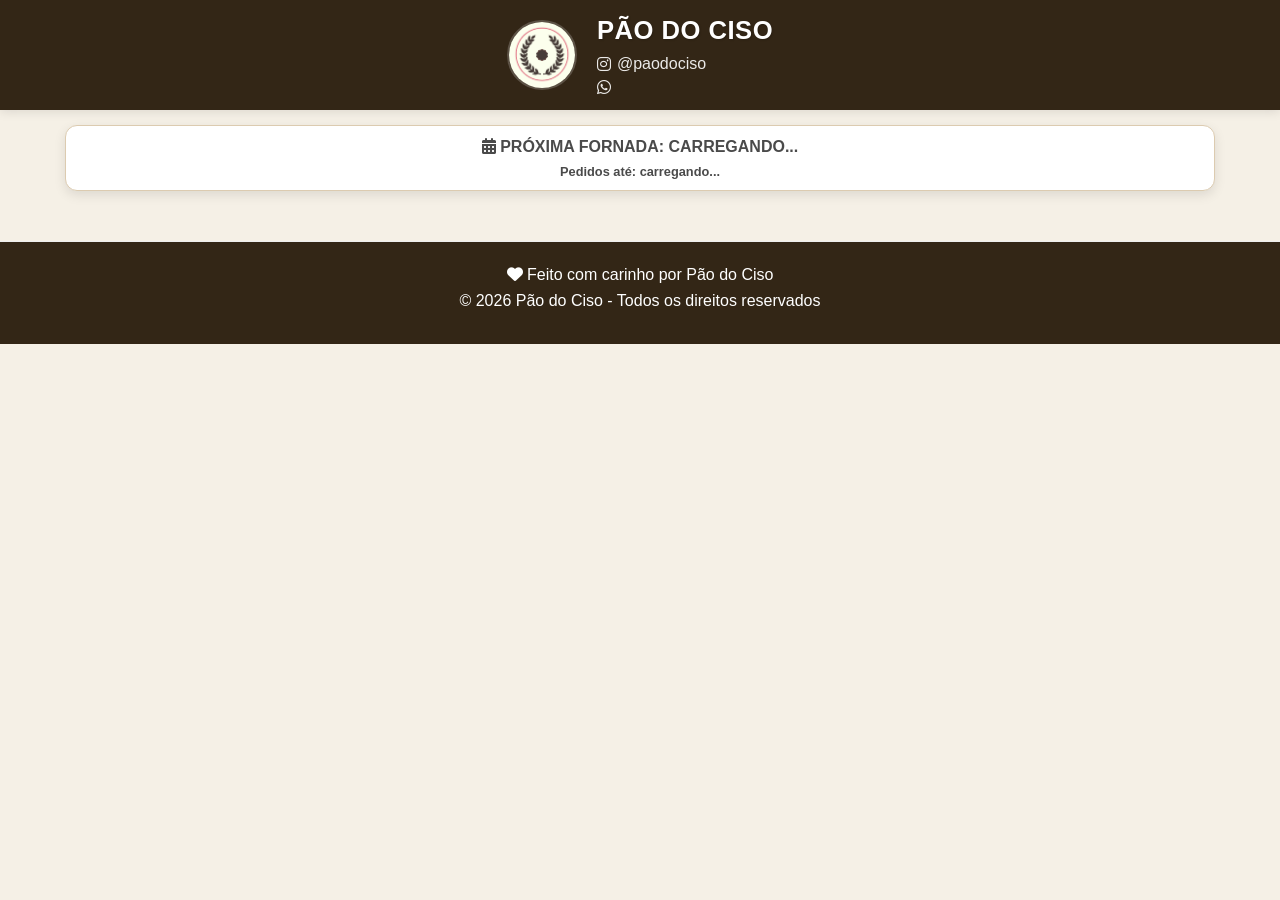
==== index.html @ 682090ea "1º carga" ====
<!DOCTYPE html>
<html lang="pt-br">
<head>
    <meta charset="UTF-8">
    <!-- Google tag (gtag.js) -->
    <script async src="https://www.googletagmanager.com/gtag/js?id=G-MT57NGKSM8"></script>
        <script>
        window.dataLayer = window.dataLayer || [];
        function gtag(){dataLayer.push(arguments);}
        gtag('js', new Date());

        gtag('config', 'G-MT57NGKSM8');
    </script>
    <meta name="viewport" content="width=device-width, initial-scale=1.0">
    <title>Pão do Ciso - Cardápio Digital</title>
    
    <!-- Estilos -->
    <link rel="stylesheet" href="css/01.default/style.css">
    <link rel="stylesheet" href="https://cdnjs.cloudflare.com/ajax/libs/font-awesome/6.0.0/css/all.min.css">

    <!-- Favicon de teste -->
    <link rel="icon" type="image/png" href="img/logo-paodociso.png">
        
    <!-- Meta Tags para SEO e Redes Sociais -->
    <meta name="description" content="Pães artesanais de fermentação natural, antepastos e produtos selecionados. Faça seu pedido para a próxima fornada do Pão do Ciso.">

    <meta property="og:type" content="website">
    <meta property="og:url" content="https://paodociso.github.io/lojinha/">
    <meta property="og:title" content="Pão do Ciso | Pães Artesanais">
    <meta property="og:description" content="Pães de fermentação natural e antepastos artesanais. Faça seu pedido para a próxima fornada!">
    <meta property="og:image" content="https://paodociso.github.io/lojinha/img/logo1200x630.png">
    <meta property="og:image:width" content="1200">
    <meta property="og:image:height" content="630">

    <meta property="twitter:card" content="summary_large_image">
    <meta property="twitter:url" content="https://paodociso.github.io/lojinha/">
    <meta property="twitter:title" content="Pão do Ciso | Pães Artesanais">
    <meta property="twitter:description" content="Pães de fermentação natural e antepastos artesanais.">
    <meta property="twitter:image" content="https://paodociso.github.io/lojinha/img/logo1200x630.png">

    <link rel="manifest" href="manifest.json">
    <meta name="theme-color" content="#2d3a27">

    <!-- OneSignal Push Notifications -->
    <script src="https://cdn.onesignal.com/sdks/web/v16/OneSignalSDK.page.js" defer></script>
    <script>
        window.OneSignalDeferred = window.OneSignalDeferred || [];
        OneSignalDeferred.push(async function(OneSignal) {
            await OneSignal.init({
                appId: "a6e252da-0dc0-494d-baa6-a79812543154",
                notifyButton: { enable: false },
                allowLocalhostAsSecureOrigin: true,
            });
        });
    </script>

    <script>
        if ('serviceWorker' in navigator) {
            window.addEventListener('load', () => {
                // Usando './' para garantir que ele busque na pasta do projeto no GitHub Pages
                navigator.serviceWorker.register('./sw.js')
                    .then(reg => console.log('Service Worker registrado com sucesso!', reg))
                    .catch(err => console.error('Falha ao registrar Service Worker:', err));
            });
        }
    </script>


</head>
<body>

    <!-- ===================== BANNER DE INSTALAÇÃO PWA ===================== -->
    <div id="banner-instalar-app" style="display:none; position:fixed; bottom:0; left:0; right:0; z-index:9999;
         background:#2d3a27; color:#fdf5e6; padding:14px 20px;
         box-shadow:0 -4px 20px rgba(0,0,0,0.3); align-items:center; gap:12px;">
        <img src="img/logo192x192.png" alt="Pao do Ciso" style="width:44px; height:44px; border-radius:10px; flex-shrink:0;">
        <div style="flex:1; min-width:0;">
            <div style="font-weight:bold; font-size:0.95rem;">Instalar Pao do Ciso</div>
            <div id="banner-instalar-subtexto" style="font-size:0.78rem; opacity:0.8; margin-top:2px;"></div>
        </div>
        <button id="btn-instalar-app" style="background:#fdf5e6; color:#2d3a27; border:none; border-radius:8px;
                padding:8px 16px; font-weight:bold; cursor:pointer; font-size:0.9rem; flex-shrink:0; display:none;">
            Instalar
        </button>
        <button onclick="document.getElementById('banner-instalar-app').style.display='none'; localStorage.setItem('pwa-banner-dispensado','1');"
                style="background:none; border:none; color:#fdf5e6; opacity:0.6; cursor:pointer; font-size:1.2rem; padding:4px; flex-shrink:0;">
            x
        </button>
    </div>


    <!-- ===================== BANNER DE NOTIFICAÇÕES ===================== -->
    <div id="banner-notificacoes" style="display:none; position:fixed; bottom:0; left:0; right:0; z-index:9998;
         background:#4a5d42; color:#fdf5e6; padding:14px 20px;
         box-shadow:0 -4px 20px rgba(0,0,0,0.3); align-items:center; gap:12px;">
        <img src="img/logo192x192.png" alt="Pao do Ciso" style="width:44px; height:44px; border-radius:10px; flex-shrink:0;">
        <div style="flex:1; min-width:0;">
            <div style="font-weight:bold; font-size:0.95rem;">🔔 Ativar notificações</div>
            <div style="font-size:0.78rem; opacity:0.8; margin-top:2px;">Avise-me quando houver nova fornada disponível.</div>
        </div>
        <button id="btn-ativar-notificacoes" style="background:#fdf5e6; color:#2d3a27; border:none; border-radius:8px;
                padding:8px 16px; font-weight:bold; cursor:pointer; font-size:0.9rem; flex-shrink:0;">
            Ativar
        </button>
        <button onclick="document.getElementById('banner-notificacoes').style.display='none'; localStorage.setItem('notif-banner-dispensado','1');"
                style="background:none; border:none; color:#fdf5e6; opacity:0.6; cursor:pointer; font-size:1.2rem; padding:4px; flex-shrink:0;">
            x
        </button>
    </div>

    <!-- ===================== CABECALHO PRINCIPAL ===================== -->
    <header class="cabecalho-principal">
        <div class="cabecalho-container">
            
        <img src="img/logo-paodociso.png" alt="Pão do Ciso" style="width:70px;height:70px;border-radius:50%;object-fit:cover;border:2px solid rgba(255,255,255,0.2);">
            
            <div class="cabecalho-info">
                <h1 class="titulo-cabecalho">Pão do Ciso</h1>
                
                <div class="contatos-cabecalho">
                    <a href="https://instagram.com/paodociso" target="_blank" class="link-contato">
                        <i class="fab fa-instagram"></i> @paodociso
                    </a>
                    <a id="link-whatsapp-contato" href="#" target="_blank" class="link-contato">
                        <i class="fab fa-whatsapp"></i> <span id="texto-whatsapp-contato"></span>
                    </a>
                </div>
            </div>
        </div>
    </header>

    <!-- ===================== BANNER DE FORNADA ===================== -->
    <div class="container">
        <div class="banner-fornada" onclick="abrirModal('modal-informacoes-fornada')">
            <div class="fornada-conteudo">
                <h2 id="texto-data-fornada" class="fornada-titulo">
                    <i class="fas fa-calendar-alt"></i> PRÓXIMA FORNADA: CARREGANDO...
                </h2>
                <p id="texto-limite-pedido" class="fornada-subtitulo">
                    Pedidos até: carregando...
                </p>
            </div>
        </div>
    </div>

    <!-- ===================== ÁREA PRINCIPAL DE PRODUTOS ===================== -->
    <main id="container-aplicativo" class="container">
        <!-- Os produtos serão carregados dinamicamente pelo JavaScript -->
    </main>

    <!-- ===================== BARRA FIXA DO CARRINHO ===================== -->
    <div id="barra-carrinho" class="barra-carrinho-fixa" onclick="abrirModalCarrinho()">
        <div class="barra-esquerda">
            <span class="quantidade-carrinho" id="resumo-quantidade-carrinho">0 itens</span>
            <span class="valor-carrinho" id="resumo-total-carrinho">R$ 0,00</span>
        </div>
        <div class="barra-direita">
            CARRINHO DE COMPRAS <i class="fas fa-shopping-basket"></i>
        </div>
    </div>

    <!-- ===================== OVERLAY PARA MODAIS ===================== -->
    <div id="overlay-modal" class="overlay-modal" onclick="fecharTodosModais()"></div>

    <!-- ===================== MODAL 7: CONTINUAR COMPRA ===================== -->
    <div id="modal-recuperar-carrinho" class="modal">
        <div class="conteudo-modal" style="text-align: center; padding: 30px 25px;">
            <div style="background: #f0f8f0; border-radius: 50%; width: 80px; height: 80px; display: flex; align-items: center; justify-content: center; margin: 0 auto 20px; border: 3px solid var(--verde-militar);">
                <i class="fas fa-shopping-basket" style="font-size: 2.5rem; color: var(--verde-militar);"></i>
            </div>
            
            <h3 class="titulo-modal" style="color: var(--marrom-cafe); margin-bottom: 15px;">
                CONTINUAR COMPRA ANTERIOR?
            </h3>
            
            <div class="texto-modal" style="margin: 20px 0; background: #f9f9f9; padding: 15px; border-radius: 10px; border: 1px solid #eee;">
                <p style="font-size: 1.1rem; margin-bottom: 10px;">
                    <i class="fas fa-exclamation-circle" style="color: var(--verde-militar); margin-right: 8px;"></i>
                    <strong style="color: var(--verde-militar);" id="quantidade-itens-recuperados">0</strong> 
                    <span style="color: var(--cinza-escuro);">itens no seu carrinho</span>
                </p>
                <p style="color: var(--cinza-escuro); font-size: 0.9rem; line-height: 1.4;">
                    O que você quer fazer com esses itens?
                </p>
            </div>
            
            <div class="botoes-recuperacao">
                <button id="botao-manter-carrinho" 
                        class="botao-acao"  
                        style="background: var(--verde-militar); color: white; border: none; padding: 16px; border-radius: 10px; font-weight: 700; font-size: 0.95rem; cursor: pointer; display: flex; align-items: center; justify-content: center; gap: 10px; width: 100%;"
                        onclick="fecharModal('modal-recuperar-carrinho'); mostrarNotificacao('Carrinho mantido! Continue sua compra.');">
                    <i class="fas fa-check-circle"></i> 
                    <span>MANTER ITENS<br><small style="font-size: 0.7rem; opacity: 0.9;">(Continuar comprando)</small></span>
                </button>
                
                <button id="botao-limpar-carrinho" 
                        class="botao-acao"
                        style="background: #f8f8f8; color: var(--cinza-escuro); border: 2px solid #ddd; padding: 16px; border-radius: 10px; font-weight: 700; font-size: 0.95rem; cursor: pointer; display: flex; align-items: center; justify-content: center; gap: 10px; width: 100%;"
                        onclick="limparCarrinhoRecuperado()">
                    <i class="fas fa-trash-alt"></i> 
                    <span>LIMPAR TUDO<br><small style="font-size: 0.7rem; opacity: 0.9;">(Começar do zero)</small></span>
                </button>
            </div>
            
            <p style="font-size: 0.75rem; color: #888; margin-top: 25px; line-height: 1.4;">
                <i class="fas fa-info-circle" style="margin-right: 5px;"></i>
                Você pode remover itens um por um depois, se preferir.
            </p>
        </div>
    </div>

    <!-- ===================== MODAL 1: INFORMAÇÕES DA FORNADA ===================== -->
    <div id="modal-informacoes-fornada" class="modal">
        <button class="botao-fechar-modal" onclick="fecharModal('modal-informacoes-fornada')">&times;</button>
        
        <div class="conteudo-modal-fornada">
            <div class="topo-informacao-fornada" style="text-align: center; margin-bottom: 15px;">
                <i class="fas fa-info-circle" style="font-size: 3rem; color: var(--verde-militar);"></i>
            </div>

            <h3 class="titulo-modal" style="text-align: center; margin-bottom: 20px; color: var(--marrom-cafe);">Informações Importantes</h3>

            <div class="destaque-fornada">
                <div class="bloco-data">
                    <span class="label-fornada">PRÓXIMA FORNADA</span>
                    <span id="data-fornada-info" class="valor-fornada">Carregando...</span>
                </div>
                
                <div class="bloco-data">
                    <span class="label-fornada">PRAZO LIMITE</span>
                    <span id="limite-fornada-info" class="valor-fornada">Carregando...</span>
                </div>
            </div>

            <div class="lista-dicas-fornada">
                <div class="dica-fornada">
                    <i class="fa-solid fa-hands"></i>
                    <p><strong>Produção Artesanal:</strong> Nossos pães são feitos com fermentação natural (Levain).</p>
                </div>
                
                <div class="dica-fornada">
                    <i class="fa-solid fa-seedling"></i>
                    <p><strong>Frescor Garantido:</strong> Tudo é assado na manhã do dia da entrega.</p>
                </div>
                
                <div class="dica-fornada">
                    <i class="fas fa-exclamation-triangle"></i>
                    <p><strong>Pedidos Limitados:</strong> Trabalhamos sob demanda com capacidade controlada.</p>
                </div>
            </div>

            <button class="botao-acao botao-verde-militar" onclick="fecharModal('modal-informacoes-fornada')">
                ENTENDI
            </button>
        </div>
    </div>   

    <!-- ===================== MODAL 2: DETALHES DO PRODUTO ===================== -->
        <div id="modal-produto" class="modal">

        <!-- ZONA FIXA: nome + botão fechar (injetados pelo JS em produto-modal.js) -->
        <div id="cabecalho-modal-produto" class="cabecalho-modal-produto">
            <!-- Imagem, nome e descrição serão injetados aqui pelo produto-modal.js -->
        </div>

        <!-- ZONA ROLÁVEL: opcionais, quantidade, subtotal (injetados pelo JS) -->
        <div id="corpo-modal-produto" class="corpo-modal-produto-scroll">
            <!-- Opcionais e controles serão injetados aqui pelo produto-modal.js -->
        </div>
        
        <div class="botoes-modal-produto">
            <!-- Subtotal preso acima dos botões (injetado pelo JS) -->
            <div id="rodape-subtotal-produto"></div>

            <!-- Botões lado a lado -->
            <div class="par-botoes">
                <button id="botao-adicionar-simples" 
                        class="botao-acao botao-bege" 
                        onclick="adicionarItemAoCarrinho()">
                    <i class="fas fa-plus"></i> MAIS ITENS
                </button>
                <button id="botao-adicionar-e-ir-para-carrinho" 
                        class="botao-acao botao-verde botao-avancar" 
                        onclick="adicionarEIrParaCarrinho()" 
                        style="display: none;">
                    <i class="fas fa-shopping-basket"></i> VER CARRINHO
                </button>
            </div>
        </div>
    </div>
    
    <!-- ===================== MODAL 3: CARRINHO DE COMPRAS ===================== -->
    <div id="modal-carrinho" class="modal">

        <div class="cabecalho-modal">
            <span class="titulo-cabecalho-modal">Carrinho de Compras</span>
            <button class="botao-fechar-modal" onclick="fecharModal('modal-carrinho')">&times;</button>
        </div>

        <div id="conteudo-carrinho" class="conteudo-modal-carrinho">
            <!-- Conteúdo será injetado dinamicamente pelo JavaScript -->
        </div>
    </div>

    <!-- ===================== MODAL 4: DADOS DO CLIENTE ===================== -->
    <div id="modal-dados-cliente" class="modal">

        <div class="cabecalho-modal">
            <span class="titulo-cabecalho-modal">Seus Dados</span>
            <button class="botao-fechar-modal" onclick="fecharModal('modal-dados-cliente')">&times;</button>
        </div>

        <div class="conteudo-modal">
                    
                    <div class="formulario-dados">
                        <div class="grupo-campo">
                            <label for="nome-cliente" class="rotulo-campo obrigatorio">
                                NOME COMPLETO
                            </label>
                            <input type="text" 
                                id="nome-cliente" 
                                class="campo-entrada"
                                placeholder="Como podemos te chamar?"
                                autocomplete="name">
                        </div>
                        
                        <div class="grupo-campo">
                            <label for="whatsapp-cliente" class="rotulo-campo obrigatorio">
                                WHATSAPP
                            </label>
                            <input type="tel" 
                                id="whatsapp-cliente" 
                                class="campo-entrada"
                                placeholder="(11) 98765-4321"
                                autocomplete="tel">
                        </div>
                        
                        <div id="secao-endereco" style="display: none;">
                            <div class="separador-endereco"></div>
                            
                            <h4 class="subtitulo-endereco">
                                <i class="fas fa-map-marker-alt"></i> ENDEREÇO DE ENTREGA
                            </h4>
                            
                            <div class="grupo-campo">
                                <label for="codigo-postal-cliente" class="rotulo-campo obrigatorio">
                                    CEP
                                </label>
                                <input type="text" 
                                    id="codigo-postal-cliente" 
                                    class="campo-entrada"
                                    placeholder="00000-000"
                                    maxlength="9"
                                    oninput="formatarCodigoPostal(this)">
                                <small class="texto-ajuda">Digite 8 números para buscar automaticamente</small>
                            </div>
                            
                            <div class="grupo-campo">
                                <label for="logradouro-cliente" class="rotulo-campo obrigatorio">
                                    RUA
                                </label>
                                <input type="text" 
                                    id="logradouro-cliente" 
                                    class="campo-entrada campo-leitura"
                                    placeholder="Será preenchido automaticamente">
                            </div>
                            
                            <div class="grupo-duplo">
                                <div class="grupo-campo">
                                    <label for="bairro-cliente" class="rotulo-campo obrigatorio">
                                        BAIRRO
                                    </label>
                                    <input type="text" 
                                        id="bairro-cliente" 
                                        class="campo-entrada campo-leitura"
                                        placeholder="Será preenchido automaticamente">
                                </div>
                                
                                <div class="grupo-campo">
                                    <label for="cidade-cliente" class="rotulo-campo obrigatorio">
                                        CIDADE
                                    </label>
                                    <input type="text" 
                                        id="cidade-cliente" 
                                        class="campo-entrada campo-leitura"
                                        placeholder="Será preenchido automaticamente">
                                </div>
                            </div>

                            <div class="grupo-duplo">
                                <div class="grupo-campo">
                                    <label for="numero-residencia-cliente" class="rotulo-campo obrigatorio">
                                        NÚMERO
                                    </label>
                                    <input type="text" 
                                        id="numero-residencia-cliente" 
                                        class="campo-entrada"
                                        placeholder="123"
                                        autocomplete="address-line2">
                                </div>
                                
                                <div class="grupo-campo">
                                    <label for="estado-cliente" class="rotulo-campo">
                                        ESTADO
                                    </label>
                                    <input type="text" 
                                        id="estado-cliente" 
                                        class="campo-entrada campo-leitura"
                                        placeholder="UF"
                                        maxlength="2">
                                </div>
                            </div>
                            
                            <div class="grupo-campo">
                                <label for="complemento-residencia-cliente" class="rotulo-campo">
                                    COMPLEMENTO
                                </label>
                                <input type="text" 
                                    id="complemento-residencia-cliente" 
                                    class="campo-entrada"
                                    placeholder="Apto 45, Bloco B"
                                    autocomplete="address-line3">
                            </div>
                            
                            <div class="grupo-campo">
                                <label for="ponto-referencia-entrega" class="rotulo-campo">
                                    PONTO DE REFERÊNCIA
                                </label>
                                <input type="text" 
                                    id="ponto-referencia-entrega" 
                                    class="campo-entrada"
                                    placeholder="Ex: Próximo ao mercado, portão azul">
                            </div>
                            
                            <div id="informacao-frete" class="card-frete-calculado" style="display: none;">
                                <div class="card-frete-icone">
                                    <i class="fas fa-motorcycle"></i>
                                </div>
                                <div class="card-frete-info">
                                    <span class="card-frete-label">Taxa de entrega</span>
                                    <span id="valor-frete" class="card-frete-valor">R$ 0,00</span>
                                </div>
                            </div>
                        </div>
                    </div>
                    
                    <div class="par-botoes">
                        <button class="botao-acao botao-bege"
                                onclick="fecharModal('modal-dados-cliente'); abrirModal('modal-carrinho');">
                            <i class="fas fa-arrow-left"></i> VOLTAR
                        </button>

                        <button id="botao-prosseguir-pagamento" 
                                class="botao-acao botao-verde-militar"
                                onclick="validarDadosCliente()">
                            CONTINUAR <i class="fas fa-arrow-right"></i>
                        </button>
                    </div>

                </div> 
        </div>

    <!-- ===================== MODAL 5: FORMA DE PAGAMENTO ===================== -->
    <div id="modal-pagamento" class="modal">

        <div class="cabecalho-modal">
            <span class="titulo-cabecalho-modal">Forma de Pagamento</span>
            <button class="botao-fechar-modal" onclick="fecharTodosModais()">&times;</button>
        </div>

        <div class="conteudo-modal" style="padding: 20px;">
            
            <!-- Resumo do Pedido -->
            <div id="resumo-final-pedido-pagamento"></div>
            
            <!-- Opções de Pagamento -->
            <div class="opcoes-pagamento">
                <!-- Opção 1: PIX -->
                <div class="opcao-pagamento" onclick="selecionarPagamento('PIX', this)">
                    <span class="opcao-recomendado">RECOMENDADO</span>
                    
                    <div class="opcao-cabecalho">
                        <i class="fa-brands fa-pix"></i>
                        <span class="opcao-titulo">PIX</span>
                    </div>
                    
                    <div class="opcao-conteudo">
                        <div class="pix-valor">
                            VALOR: <span id="valor-pix">R$ 0,00</span>
                        </div>
                        
                        <div class="pix-qrcode">
                            <img src="img/qrcode-pix.png" alt="QR Code PIX" class="pix-qrcode-img">
                        </div>

                        <p class="pix-legenda">CLIQUE PARA COPIAR A CHAVE:</p>
                        
                        <div class="pix-chave" onclick="copiarChavePix()">
                            <span id="texto-chave-pix"></span>
                            <i class="far fa-copy"></i>
                        </div>
                        
                        <div id="mensagem-copiado" class="mensagem-sucesso">
                            ✅ Chave PIX copiada!
                        </div>
                    </div>
                </div>
                
                <!-- Opção 2: Cartão -->
                <div class="opcao-pagamento" onclick="selecionarPagamento('Cartão', this)">
                    <div class="opcao-cabecalho">
                        <i class="fas fa-credit-card"></i>
                        <span class="opcao-titulo">CARTÃO (CRÉDITO/DÉBITO)</span>
                    </div>
                    
                    <div class="opcao-conteudo">
                        <p class="opcao-descricao">
                            Pague por aproximação na entrega ou peça o link via WhatsApp.
                        </p>
                    </div>
                </div>
                
                <!-- Opção 3: Dinheiro -->
                <div class="opcao-pagamento" onclick="selecionarPagamento('Dinheiro', this)">
                    <div class="opcao-cabecalho">
                        <i class="fas fa-money-bill-wave"></i>
                        <span class="opcao-titulo">DINHEIRO</span>
                    </div>
                    
                    <div class="opcao-conteudo">
                        <p class="opcao-descricao">Pagamento em espécie no ato da entrega.</p>
                        <p class="opcao-observacao">
                            <i class="fas fa-info-circle"></i> Tenha o troco preparado, por favor.
                        </p>
                    </div>
                </div>
            </div>
            
            <!-- Botões de Ação -->
            <!-- Botões conferir se essa div imediatamente abaixo pode ser removida para o css gerir -->
            <div class="par-botoes">
                <button class="botao-acao botao-bege"
                        onclick="fecharModal('modal-pagamento'); abrirModal('modal-dados-cliente');">
                    <i class="fas fa-arrow-left"></i> VOLTAR
                </button>

                <button id="botao-finalizar-pedido" 
                        class="botao-acao botao-verde-militar"
                        onclick="finalizarPedido()"
                        disabled>
                    FINALIZAR <i class="fab fa-whatsapp"></i>
                </button>
            </div>
        </div>
    </div>

    <!-- ===================== MODAL 6: CONFIRMAÇÃO DE SUCESSO ===================== -->
    <div id="modal-sucesso" class="modal">
        <div class="conteudo-modal-sucesso">
            <div class="icone-sucesso">
                <i class="fas fa-check-circle"></i>
            </div>
            
            <h3 class="titulo-sucesso">PEDIDO ENVIADO COM SUCESSO!</h3>
            
            <div class="mensagem-sucesso">
                <p>✅ Seu pedido foi registrado em nosso sistema.</p>
                <p>📱 O WhatsApp deve abrir em uma nova aba em instantes...</p>
                <p>💬 Caso não tenha aberto, use o botão abaixo:</p>
            </div>
            
            <div class="detalhes-pedido">
                <div class="detalhe-item">
                    <i class="fas fa-receipt"></i>
                    <span>Nº do Pedido: <strong id="numero-pedido">#0001</strong></span>
                </div>
                <div class="detalhe-item">
                    <i class="fas fa-clock"></i>
                    <span>Horário: <strong id="horario-pedido">00:00</strong></span>
                </div>
            </div>
            
            <button id="botao-reenviar-whatsapp" 
                    class="botao-acao botao-verde-militar" 
                    onclick="reenviarPedidoWhatsapp()"
                    style="margin-bottom: 15px; width: 100%; display: flex; align-items: center; justify-content: center; gap: 10px;">
                REENVIAR PEDIDO PELO WHATSAPP <i class="fab fa-whatsapp"></i>
            </button>

            <button id="botao-fechar-sucesso" 
                    class="botao-acao botao-contorno"
                    onclick="reiniciarFluxoCompra()"
                    style="width: 100%; display: flex; align-items: center; justify-content: center; gap: 10px;">
                <i class="fas fa-home"></i> VOLTAR AO CARDÁPIO
            </button>
            
            <p class="texto-agradecimento">
                Obrigado por escolher o Pão do Ciso! 🥖
            </p>
        </div>
    </div>


    <!-- ===================== RODAPÉ ===================== -->
    <footer class="rodape">
        <div class="container">
            <p class="texto-rodape">
                <i class="fas fa-heart"></i> Feito com carinho por Pão do Ciso
            </p>
            <p class="copyright">
                © 2026 Pão do Ciso - Todos os direitos reservados
            </p>
        </div>
    </footer>

<!-- ===================== SCRIPTS JAVASCRIPT ===================== -->
<!-- ORDEM CORRETA DE CARREGAMENTO -->
    <script>
        // Cria promessa que main.js aguarda antes de inicializar
        window._firebasePromise = new Promise(resolve => { window._firebaseResolve = resolve; });
    </script>
    <script type="module" src="js/firebase.js"></script>
    <script src="js/config.js"></script>
    <script src="js/config.local.js"></script>
    <script src="js/dados.js" defer></script>
    <script src="js/state.js" defer></script>
    <script src="js/utils.js" defer></script>
    <script src="js/modais.js" defer></script>
    <script src="js/notificacoes.js" defer></script>
    <script src="js/fornada.js" defer></script>
    <script src="js/cardapio.js" defer></script>
    <script src="js/opcionais.js" defer></script>
    <script src="js/produto-modal.js" defer></script>
    <script src="js/carrinho.js" defer></script>
    <script src="js/dados-cliente.js" defer></script>
    <script src="js/cep-frete.js" defer></script>     
    <script src="js/pagamento.js" defer></script>
    <script src="js/envio.js" defer></script>
    <script src="js/address-manager.js" defer></script>
    <script src="js/recuperacao-carrinho.js" defer></script>
    <script src="js/main.js" defer></script>

    <!-- ===================== PWA — INSTALAÇÃO + NOTIFICAÇÕES ===================== -->
    <script>
        (function() {
            const jaPWA       = window.matchMedia('(display-mode: standalone)').matches;
            const isIOS       = /iphone|ipad|ipod/i.test(navigator.userAgent);
            const isSafari    = /^((?!chrome|android).)*safari/i.test(navigator.userAgent);

            // --- BANNER DE NOTIFICAÇÕES ---
            function mostrarBannerNotificacoes() {
                if (localStorage.getItem('notif-banner-dispensado')) return;
                if (Notification.permission === 'granted') return;
                if (isIOS) return; // iOS não suporta push via browser

                const bannerNotif = document.getElementById('banner-notificacoes');
                const btnAtivar   = document.getElementById('btn-ativar-notificacoes');

                bannerNotif.style.display = 'flex';

                btnAtivar.onclick = async () => {
                    bannerNotif.style.display = 'none';
                    localStorage.setItem('notif-banner-dispensado', '1');
                    if (window.OneSignalDeferred) {
                        OneSignalDeferred.push(async function(OneSignal) {
                            await OneSignal.Notifications.requestPermission();
                        });
                    }
                };
            }

            // --- BANNER DE INSTALAÇÃO ---
            if (!localStorage.getItem('pwa-banner-dispensado') && !jaPWA) {
                const banner      = document.getElementById('banner-instalar-app');
                const subtexto    = document.getElementById('banner-instalar-subtexto');
                const btnInstalar = document.getElementById('btn-instalar-app');
                let promptEvento  = null;

                // Android/Desktop
                window.addEventListener('beforeinstallprompt', (e) => {
                    e.preventDefault();
                    promptEvento = e;
                    subtexto.textContent = 'Adicione o app na tela inicial para pedir mais facilmente.';
                    btnInstalar.style.display = 'block';

                    btnInstalar.onclick = async () => {
                        promptEvento.prompt();
                        const { outcome } = await promptEvento.userChoice;
                        banner.style.display = 'none';
                        localStorage.setItem('pwa-banner-dispensado', '1');
                        // Encadeia: após instalar, pergunta sobre notificações
                        setTimeout(mostrarBannerNotificacoes, 800);
                    };

                    // Botão X também encadeia
                    banner.querySelector('button:last-child').onclick = () => {
                        banner.style.display = 'none';
                        localStorage.setItem('pwa-banner-dispensado', '1');
                        setTimeout(mostrarBannerNotificacoes, 800);
                    };

                    banner.style.display = 'flex';
                });

                // iOS Safari
                if (isIOS && isSafari) {
                    subtexto.textContent = 'Toque em Compartilhar > "Adicionar à Tela de Início".';
                    btnInstalar.style.display = 'none';

                    // Botão X no iOS só dispensa — notificações não são suportadas
                    banner.querySelector('button:last-child').onclick = () => {
                        banner.style.display = 'none';
                        localStorage.setItem('pwa-banner-dispensado', '1');
                    };

                    banner.style.display = 'flex';
                }
            } else {
                // Já instalado ou já dispensou instalação — verifica notificações direto
                setTimeout(mostrarBannerNotificacoes, 1500);
            }
        })();
    </script>

    </body>
</html>
---- css/01.default/style.css ----
/* ============================================
   ESTILOS GLOBAIS E VARIÁVEIS - PÃO DO CISO
   Arquivo central que gerencia os módulos
   ============================================ */

/* ===================== IMPORTAÇÃO DE MÓDULOS ===================== */
@import url("../layout-base.css");
@import url("../botoes.css");
@import url("../cardapio.css");
@import url("../notificacoes.css");
@import url("../overlay-modal.css");
@import url("../modal-produto.css");
@import url("../modal-carrinho.css");
@import url("../modal-dados-cliente.css");
@import url("../modal-pagamento.css");
@import url("../modal-recuperar-carrinho.css");
@import url("../modal-informacoes-fornada.css");
@import url("../modal-sucesso.css");

/* ===================== VARIÁVEIS DE CORES ===================== */
:root {
    /* CORES PREFERIDAS */
    --bg-creme: #fdf5e6;
    --verde-militar: #2d3a27;
    --marrom-cafe: #2e2610;
    --marrom-detalhe: #7d4f39;
    --verde-escuro1: #332616;
    --borda-nav: #dccbb0;
    --texto: #3e2723;
    --red: #b22222;
    --branco: #ffffff;
    --bg-container-modal: #f9f9f9;
    --verde-escuro: #3a5a24;

    /* CORES COMPLEMENTARES */
    --bege-escuro: #f5f0e6;
    --vermelho-alerta: #cc0000;
    --vermelho-suave: #ffeded;
    --cinza-claro: #f9f9f9;
    --cinza-medio: #eeeeee;
    --cinza-escuro: #4a4a4a;
    --preto: #111111;
    --verde-sucesso: #28a745;
    --azul-info: #17a2b8;
    --amarelo-alerta: #ffc107;
    --sombra-suave: rgba(0, 0, 0, 0.1);
    --sombra-media: rgba(0, 0, 0, 0.15);
    --bege-claro: #f9f5f0;

    /* NOVAS — cores recorrentes nos módulos, sem variável prévia */
    --cinza-input: #cccccc;           /* bordas de inputs genéricos       */
    --cinza-fundo: #f2f2f2;           /* fundo de molduras internas       */
    --cinza-divisor: #dcdcdc;         /* separadores entre opcionais      */
    --branco-quase: #fdfdfd;          /* fundo de grupo-campo em formulários */
    --vermelho-borda: #ffcccc;        /* borda do bloco de subtotal       */
    --verde-notif-bg: #e8f5e9;        /* fundo de notificação de sucesso  */
    --verde-notif-texto: #2e7d32;     /* texto de notificação de sucesso  */
}

/* ===================== RESET E ESTILOS GERAIS ===================== */
* {
    margin: 0;
    padding: 0;
    box-sizing: border-box;
}

body {
    font-family: -apple-system, BlinkMacSystemFont, 'Segoe UI', Roboto, Oxygen, Ubuntu, sans-serif;
    background-color: var(--bege-escuro);
    color: var(--cinza-escuro);
    line-height: 1.6;
    padding-bottom: 80px;
    max-width: 100%;
    overflow-x: hidden;
}

.container {
    max-width: 1200px;
    margin: 0 auto;
    padding: 0 15px;
}

/* ===================== ANIMAÇÕES GERAIS ===================== */
/* Apenas animações que não pertencem a um módulo específico */

@keyframes fadeIn {
    from { opacity: 0; transform: translateY(-10px); }
    to { opacity: 1; transform: translateY(0); }
}

@keyframes pulseFrete {
    0% { border-color: var(--verde-militar); }
    50% { border-color: var(--marrom-cafe); }
    100% { border-color: var(--verde-militar); }
}
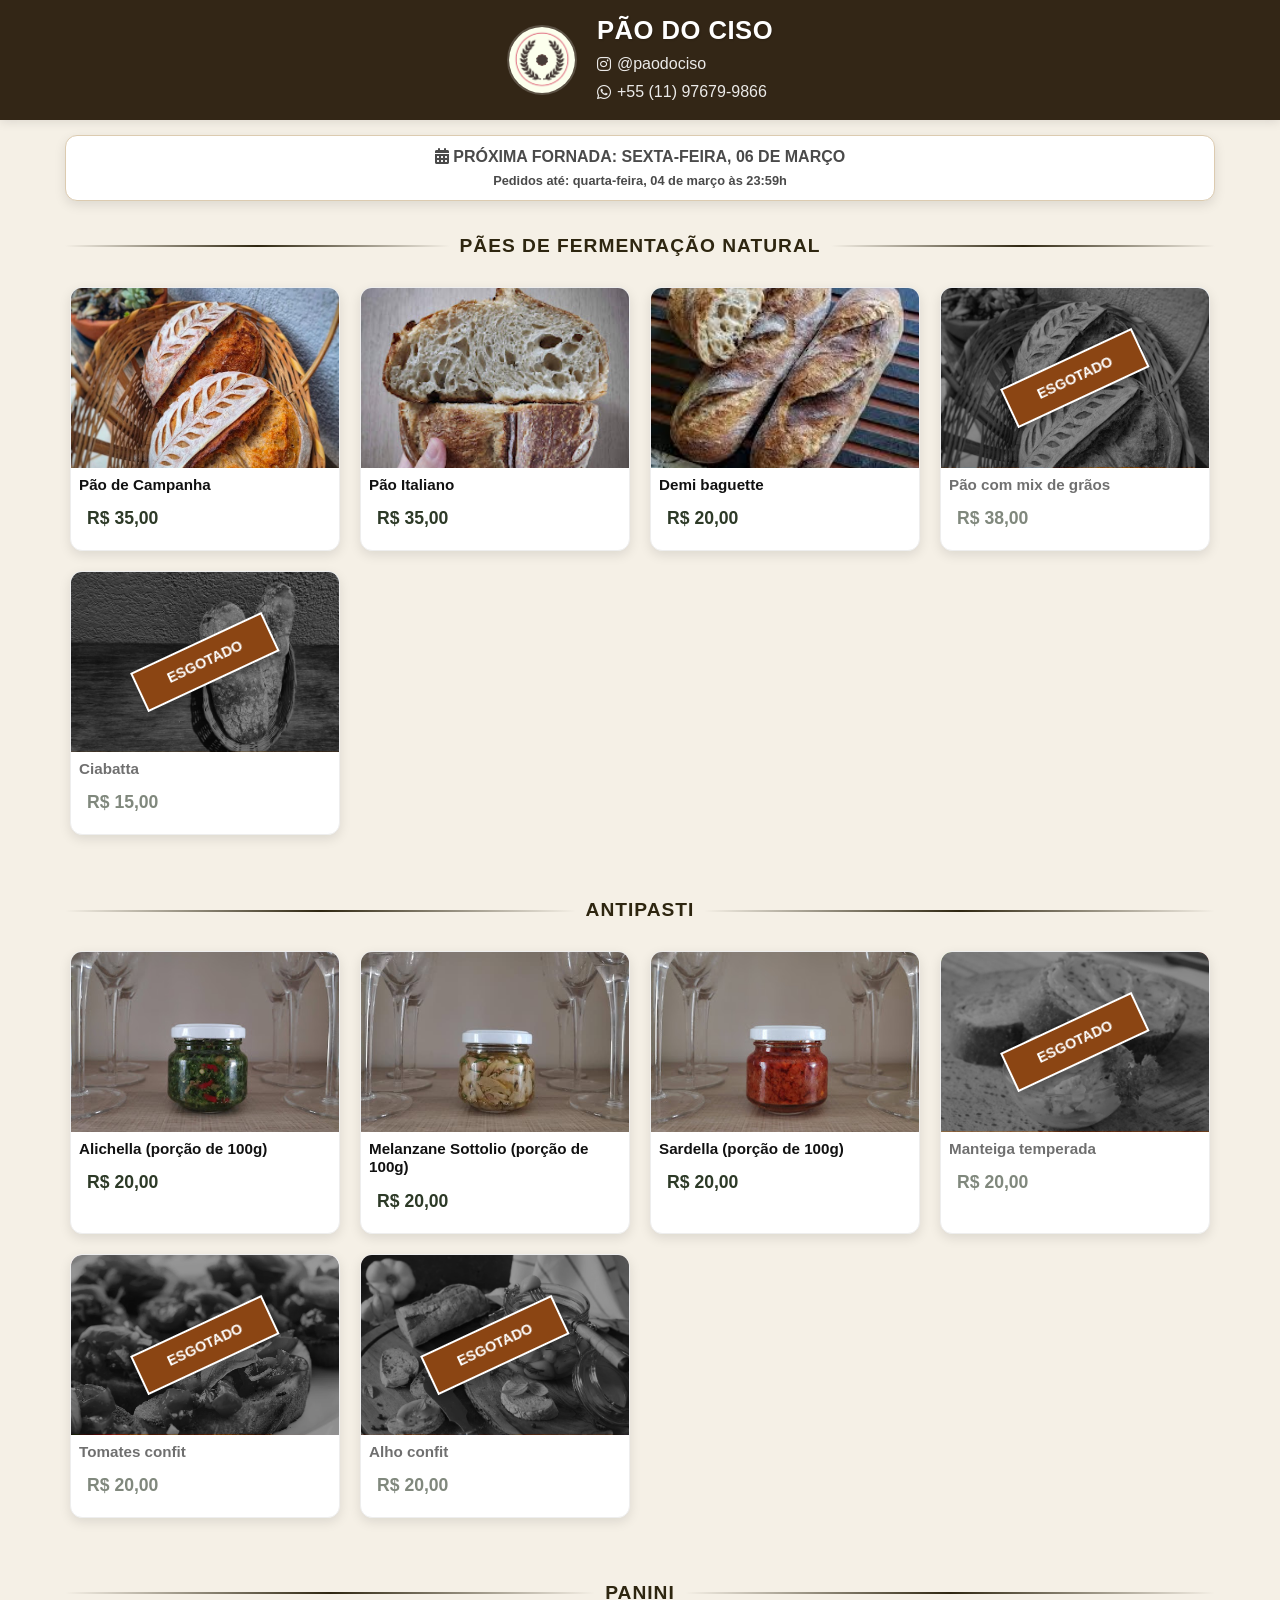
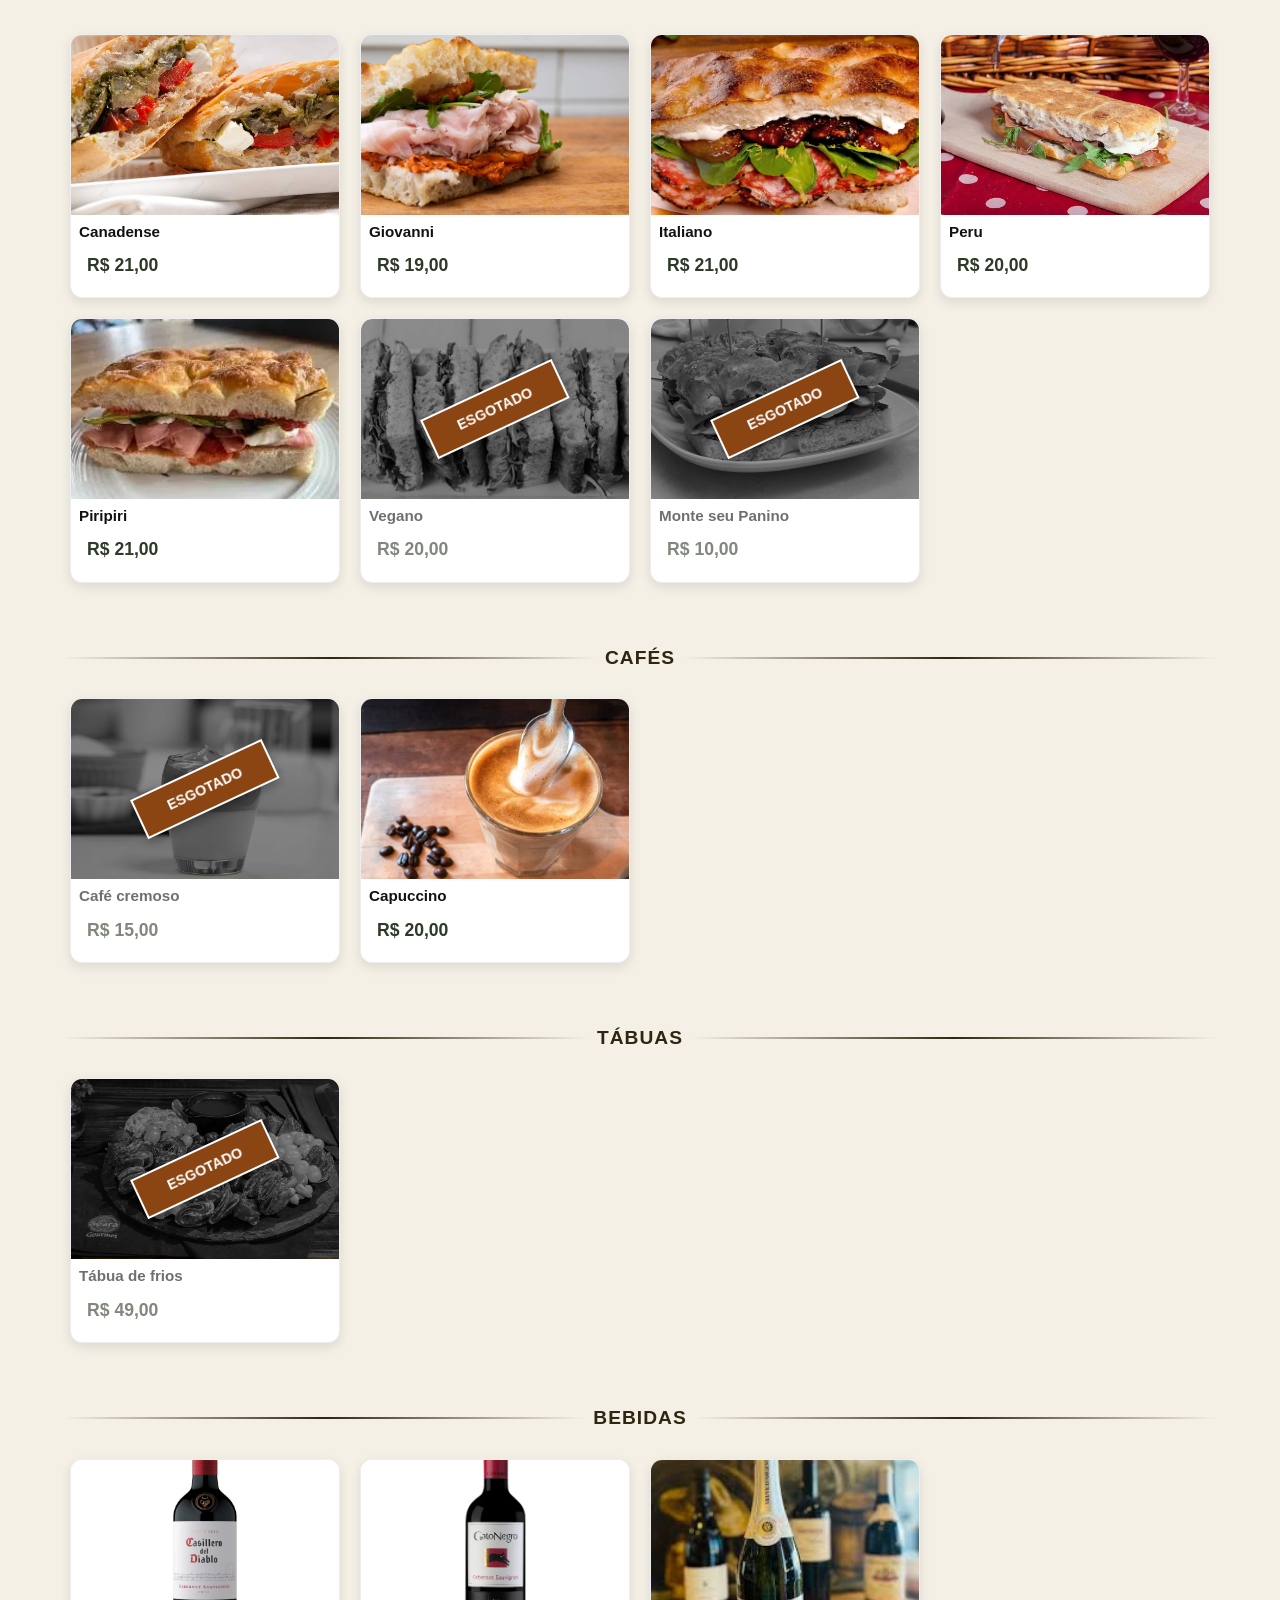
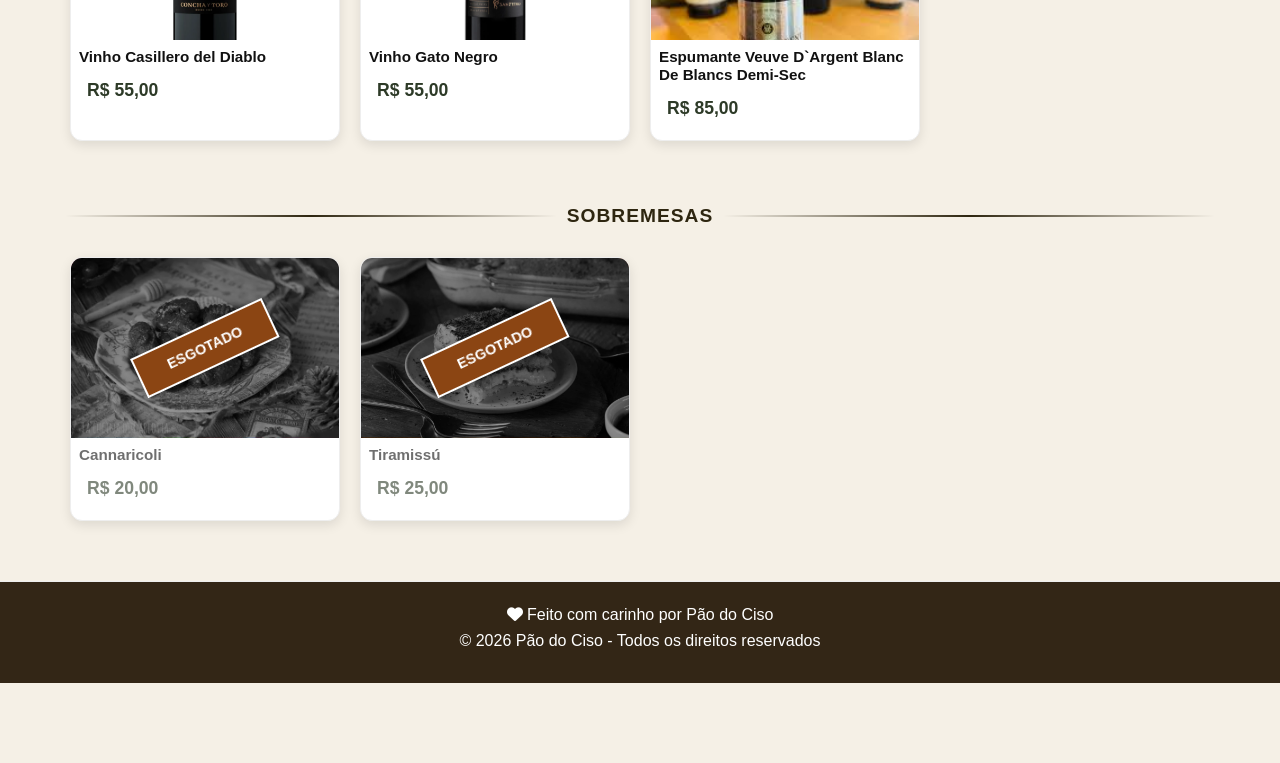
==== commit 550a46d3: "remove Firebase, atualiza domínio OneSignal" ====
--- a/index.html
+++ b/index.html
@@ -2,46 +2,61 @@
 <html lang="pt-br">
 <head>
     <meta charset="UTF-8">
-    <!-- Google tag (gtag.js) -->
+
+    <!-- ===================== PERFORMANCE: PRECONNECT ===================== -->
+    <!-- Avisa o browser sobre origens externas usadas logo no carregamento -->
+    <link rel="preconnect" href="https://cdnjs.cloudflare.com" crossorigin>
+    <link rel="preconnect" href="https://www.googletagmanager.com" crossorigin>
+    <link rel="preconnect" href="https://cdn.onesignal.com" crossorigin>
+    <link rel="preconnect" href="https://www.gstatic.com" crossorigin>
+    <link rel="dns-prefetch" href="https://viacep.com.br">
+    <link rel="dns-prefetch" href="https://api.whatsapp.com">
+
+    <!-- ===================== GOOGLE ANALYTICS ===================== -->
     <script async src="https://www.googletagmanager.com/gtag/js?id=G-MT57NGKSM8"></script>
-        <script>
+    <script>
         window.dataLayer = window.dataLayer || [];
         function gtag(){dataLayer.push(arguments);}
         gtag('js', new Date());
-
         gtag('config', 'G-MT57NGKSM8');
     </script>
+
     <meta name="viewport" content="width=device-width, initial-scale=1.0">
     <title>Pão do Ciso - Cardápio Digital</title>
-    
-    <!-- Estilos -->
+
+    <!-- ===================== ESTILOS ===================== -->
     <link rel="stylesheet" href="css/01.default/style.css">
-    <link rel="stylesheet" href="https://cdnjs.cloudflare.com/ajax/libs/font-awesome/6.0.0/css/all.min.css">
-
-    <!-- Favicon de teste -->
+    <!-- Font Awesome com media=print trick para carregamento não-bloqueante -->
+    <link rel="stylesheet"
+          href="https://cdnjs.cloudflare.com/ajax/libs/font-awesome/6.0.0/css/all.min.css"
+          media="print"
+          onload="this.media='all'">
+    <noscript>
+        <link rel="stylesheet"
+              href="https://cdnjs.cloudflare.com/ajax/libs/font-awesome/6.0.0/css/all.min.css">
+    </noscript>
+
+    <!-- ===================== FAVICON + PWA ===================== -->
     <link rel="icon" type="image/png" href="img/logo-paodociso.png">
-        
-    <!-- Meta Tags para SEO e Redes Sociais -->
-    <meta name="description" content="Pães artesanais de fermentação natural, antepastos e produtos selecionados. Faça seu pedido para a próxima fornada do Pão do Ciso.">
-
-    <meta property="og:type" content="website">
-    <meta property="og:url" content="https://paodociso.github.io/lojinha/">
-    <meta property="og:title" content="Pão do Ciso | Pães Artesanais">
-    <meta property="og:description" content="Pães de fermentação natural e antepastos artesanais. Faça seu pedido para a próxima fornada!">
-    <meta property="og:image" content="https://paodociso.github.io/lojinha/img/logo1200x630.png">
-    <meta property="og:image:width" content="1200">
-    <meta property="og:image:height" content="630">
-
-    <meta property="twitter:card" content="summary_large_image">
-    <meta property="twitter:url" content="https://paodociso.github.io/lojinha/">
-    <meta property="twitter:title" content="Pão do Ciso | Pães Artesanais">
-    <meta property="twitter:description" content="Pães de fermentação natural e antepastos artesanais.">
-    <meta property="twitter:image" content="https://paodociso.github.io/lojinha/img/logo1200x630.png">
-
     <link rel="manifest" href="manifest.json">
     <meta name="theme-color" content="#2d3a27">
 
-    <!-- OneSignal Push Notifications -->
+    <!-- ===================== SEO / OG ===================== -->
+    <meta name="description" content="Pães artesanais de fermentação natural, antepastos e produtos selecionados. Faça seu pedido para a próxima fornada do Pão do Ciso.">
+    <meta property="og:type"        content="website">
+    <meta property="og:url"         content="https://paodociso.github.io/lojinha/">
+    <meta property="og:title"       content="Pão do Ciso | Pães Artesanais">
+    <meta property="og:description" content="Pães de fermentação natural e antepastos artesanais. Faça seu pedido para a próxima fornada!">
+    <meta property="og:image"       content="https://paodociso.github.io/lojinha/img/logo1200x630.png">
+    <meta property="og:image:width"  content="1200">
+    <meta property="og:image:height" content="630">
+    <meta property="twitter:card"        content="summary_large_image">
+    <meta property="twitter:url"         content="https://paodociso.github.io/lojinha/">
+    <meta property="twitter:title"       content="Pão do Ciso | Pães Artesanais">
+    <meta property="twitter:description" content="Pães de fermentação natural e antepastos artesanais.">
+    <meta property="twitter:image"       content="https://paodociso.github.io/lojinha/img/logo1200x630.png">
+
+    <!-- ===================== ONESIGNAL ===================== -->
     <script src="https://cdn.onesignal.com/sdks/web/v16/OneSignalSDK.page.js" defer></script>
     <script>
         window.OneSignalDeferred = window.OneSignalDeferred || [];
@@ -54,69 +69,95 @@
         });
     </script>
 
+    <!-- ===================== SERVICE WORKER ===================== -->
     <script>
         if ('serviceWorker' in navigator) {
             window.addEventListener('load', () => {
-                // Usando './' para garantir que ele busque na pasta do projeto no GitHub Pages
                 navigator.serviceWorker.register('./sw.js')
-                    .then(reg => console.log('Service Worker registrado com sucesso!', reg))
-                    .catch(err => console.error('Falha ao registrar Service Worker:', err));
+                    .then(reg => console.log('Service Worker registrado!', reg))
+                    .catch(err => console.error('Falha no SW:', err));
             });
         }
     </script>
 
+    <!-- ===================== SCRIPTS JS ===================== -->
+    <!--
+        ORDEM DE CARREGAMENTO:
+        1. config.js       — sem defer: define window.config e window.log() imediatamente
+        2. config.local.js — sem defer: preenche credenciais antes de qualquer outro script
+        3. dados.js        — sem defer: dados puros, não precisa aguardar DOM
+        4. Demais módulos  — com defer: manipulam DOM, aguardam DOMContentLoaded
+        5. compat.js       — último, sem defer: registra aliases globais após todos os módulos
+    -->
+    <script src="js/config.js"></script>
+    <script src="js/config.local.js"></script>
+    <script src="js/dados.js"></script>
+
+    <script src="js/state.js"               defer></script>
+    <script src="js/utils.js"               defer></script>
+    <script src="js/modais.js"              defer></script>
+    <script src="js/notificacoes.js"        defer></script>
+    <script src="js/fornada.js"             defer></script>
+    <script src="js/cardapio.js"            defer></script>
+    <script src="js/opcionais.js"           defer></script>
+    <script src="js/produto-modal.js"       defer></script>
+    <script src="js/carrinho.js"            defer></script>
+    <script src="js/dados-cliente.js"       defer></script>
+    <script src="js/cep-frete.js"           defer></script>
+    <script src="js/pagamento.js"           defer></script>
+    <script src="js/envio.js"               defer></script>
+    <script src="js/address-manager.js"     defer></script>
+    <script src="js/recuperacao-carrinho.js" defer></script>
+    <script src="js/main.js"               defer></script>
+    <!-- compat.js DEVE ser o último — sem defer para rodar após todos os módulos -->
+    <script src="js/compat.js"             defer></script>
 
 </head>
 <body>
 
     <!-- ===================== BANNER DE INSTALAÇÃO PWA ===================== -->
-    <div id="banner-instalar-app" style="display:none; position:fixed; bottom:0; left:0; right:0; z-index:9999;
-         background:#2d3a27; color:#fdf5e6; padding:14px 20px;
-         box-shadow:0 -4px 20px rgba(0,0,0,0.3); align-items:center; gap:12px;">
-        <img src="img/logo192x192.png" alt="Pao do Ciso" style="width:44px; height:44px; border-radius:10px; flex-shrink:0;">
-        <div style="flex:1; min-width:0;">
-            <div style="font-weight:bold; font-size:0.95rem;">Instalar Pao do Ciso</div>
-            <div id="banner-instalar-subtexto" style="font-size:0.78rem; opacity:0.8; margin-top:2px;"></div>
-        </div>
-        <button id="btn-instalar-app" style="background:#fdf5e6; color:#2d3a27; border:none; border-radius:8px;
-                padding:8px 16px; font-weight:bold; cursor:pointer; font-size:0.9rem; flex-shrink:0; display:none;">
+    <div id="banner-instalar-app" class="banner-pwa banner-pwa-instalar">
+        <img src="img/logo192x192.png" alt="Pão do Ciso" class="banner-pwa-logo">
+        <div class="banner-pwa-texto">
+            <div class="banner-pwa-titulo">Instalar Pão do Ciso</div>
+            <div id="banner-instalar-subtexto" class="banner-pwa-subtitulo"></div>
+        </div>
+        <button id="btn-instalar-app" class="banner-pwa-btn-acao" style="display:none;">
             Instalar
         </button>
-        <button onclick="document.getElementById('banner-instalar-app').style.display='none'; localStorage.setItem('pwa-banner-dispensado','1');"
-                style="background:none; border:none; color:#fdf5e6; opacity:0.6; cursor:pointer; font-size:1.2rem; padding:4px; flex-shrink:0;">
-            x
+        <button class="banner-pwa-btn-fechar"
+                onclick="document.getElementById('banner-instalar-app').style.display='none';
+                         localStorage.setItem('pwa-banner-dispensado','1');">
+            &times;
         </button>
     </div>
 
-
     <!-- ===================== BANNER DE NOTIFICAÇÕES ===================== -->
-    <div id="banner-notificacoes" style="display:none; position:fixed; bottom:0; left:0; right:0; z-index:9998;
-         background:#4a5d42; color:#fdf5e6; padding:14px 20px;
-         box-shadow:0 -4px 20px rgba(0,0,0,0.3); align-items:center; gap:12px;">
-        <img src="img/logo192x192.png" alt="Pao do Ciso" style="width:44px; height:44px; border-radius:10px; flex-shrink:0;">
-        <div style="flex:1; min-width:0;">
-            <div style="font-weight:bold; font-size:0.95rem;">🔔 Ativar notificações</div>
-            <div style="font-size:0.78rem; opacity:0.8; margin-top:2px;">Avise-me quando houver nova fornada disponível.</div>
-        </div>
-        <button id="btn-ativar-notificacoes" style="background:#fdf5e6; color:#2d3a27; border:none; border-radius:8px;
-                padding:8px 16px; font-weight:bold; cursor:pointer; font-size:0.9rem; flex-shrink:0;">
+    <div id="banner-notificacoes" class="banner-pwa banner-pwa-notificacoes">
+        <img src="img/logo192x192.png" alt="Pão do Ciso" class="banner-pwa-logo">
+        <div class="banner-pwa-texto">
+            <div class="banner-pwa-titulo">🔔 Ativar notificações</div>
+            <div class="banner-pwa-subtitulo">Avise-me quando houver nova fornada disponível.</div>
+        </div>
+        <button id="btn-ativar-notificacoes" class="banner-pwa-btn-acao">
             Ativar
         </button>
-        <button onclick="document.getElementById('banner-notificacoes').style.display='none'; localStorage.setItem('notif-banner-dispensado','1');"
-                style="background:none; border:none; color:#fdf5e6; opacity:0.6; cursor:pointer; font-size:1.2rem; padding:4px; flex-shrink:0;">
-            x
+        <button class="banner-pwa-btn-fechar"
+                onclick="document.getElementById('banner-notificacoes').style.display='none';
+                         localStorage.setItem('notif-banner-dispensado','1');">
+            &times;
         </button>
     </div>
 
-    <!-- ===================== CABECALHO PRINCIPAL ===================== -->
+    <!-- ===================== CABEÇALHO PRINCIPAL ===================== -->
     <header class="cabecalho-principal">
         <div class="cabecalho-container">
-            
-        <img src="img/logo-paodociso.png" alt="Pão do Ciso" style="width:70px;height:70px;border-radius:50%;object-fit:cover;border:2px solid rgba(255,255,255,0.2);">
-            
+            <img src="img/logo-paodociso.png"
+                 alt="Pão do Ciso"
+                 class="logo-cabecalho"
+                 width="70" height="70">
             <div class="cabecalho-info">
                 <h1 class="titulo-cabecalho">Pão do Ciso</h1>
-                
                 <div class="contatos-cabecalho">
                     <a href="https://instagram.com/paodociso" target="_blank" class="link-contato">
                         <i class="fab fa-instagram"></i> @paodociso
@@ -145,7 +186,7 @@
 
     <!-- ===================== ÁREA PRINCIPAL DE PRODUTOS ===================== -->
     <main id="container-aplicativo" class="container">
-        <!-- Os produtos serão carregados dinamicamente pelo JavaScript -->
+        <!-- Produtos carregados dinamicamente -->
     </main>
 
     <!-- ===================== BARRA FIXA DO CARRINHO ===================== -->
@@ -168,40 +209,35 @@
             <div style="background: #f0f8f0; border-radius: 50%; width: 80px; height: 80px; display: flex; align-items: center; justify-content: center; margin: 0 auto 20px; border: 3px solid var(--verde-militar);">
                 <i class="fas fa-shopping-basket" style="font-size: 2.5rem; color: var(--verde-militar);"></i>
             </div>
-            
             <h3 class="titulo-modal" style="color: var(--marrom-cafe); margin-bottom: 15px;">
                 CONTINUAR COMPRA ANTERIOR?
             </h3>
-            
             <div class="texto-modal" style="margin: 20px 0; background: #f9f9f9; padding: 15px; border-radius: 10px; border: 1px solid #eee;">
                 <p style="font-size: 1.1rem; margin-bottom: 10px;">
                     <i class="fas fa-exclamation-circle" style="color: var(--verde-militar); margin-right: 8px;"></i>
-                    <strong style="color: var(--verde-militar);" id="quantidade-itens-recuperados">0</strong> 
+                    <strong style="color: var(--verde-militar);" id="quantidade-itens-recuperados">0</strong>
                     <span style="color: var(--cinza-escuro);">itens no seu carrinho</span>
                 </p>
                 <p style="color: var(--cinza-escuro); font-size: 0.9rem; line-height: 1.4;">
                     O que você quer fazer com esses itens?
                 </p>
             </div>
-            
             <div class="botoes-recuperacao">
-                <button id="botao-manter-carrinho" 
-                        class="botao-acao"  
+                <button id="botao-manter-carrinho"
+                        class="botao-acao"
                         style="background: var(--verde-militar); color: white; border: none; padding: 16px; border-radius: 10px; font-weight: 700; font-size: 0.95rem; cursor: pointer; display: flex; align-items: center; justify-content: center; gap: 10px; width: 100%;"
                         onclick="fecharModal('modal-recuperar-carrinho'); mostrarNotificacao('Carrinho mantido! Continue sua compra.');">
-                    <i class="fas fa-check-circle"></i> 
+                    <i class="fas fa-check-circle"></i>
                     <span>MANTER ITENS<br><small style="font-size: 0.7rem; opacity: 0.9;">(Continuar comprando)</small></span>
                 </button>
-                
-                <button id="botao-limpar-carrinho" 
+                <button id="botao-limpar-carrinho"
                         class="botao-acao"
                         style="background: #f8f8f8; color: var(--cinza-escuro); border: 2px solid #ddd; padding: 16px; border-radius: 10px; font-weight: 700; font-size: 0.95rem; cursor: pointer; display: flex; align-items: center; justify-content: center; gap: 10px; width: 100%;"
                         onclick="limparCarrinhoRecuperado()">
-                    <i class="fas fa-trash-alt"></i> 
+                    <i class="fas fa-trash-alt"></i>
                     <span>LIMPAR TUDO<br><small style="font-size: 0.7rem; opacity: 0.9;">(Começar do zero)</small></span>
                 </button>
             </div>
-            
             <p style="font-size: 0.75rem; color: #888; margin-top: 25px; line-height: 1.4;">
                 <i class="fas fa-info-circle" style="margin-right: 5px;"></i>
                 Você pode remover itens um por um depois, se preferir.
@@ -212,339 +248,225 @@
     <!-- ===================== MODAL 1: INFORMAÇÕES DA FORNADA ===================== -->
     <div id="modal-informacoes-fornada" class="modal">
         <button class="botao-fechar-modal" onclick="fecharModal('modal-informacoes-fornada')">&times;</button>
-        
         <div class="conteudo-modal-fornada">
             <div class="topo-informacao-fornada" style="text-align: center; margin-bottom: 15px;">
                 <i class="fas fa-info-circle" style="font-size: 3rem; color: var(--verde-militar);"></i>
             </div>
-
             <h3 class="titulo-modal" style="text-align: center; margin-bottom: 20px; color: var(--marrom-cafe);">Informações Importantes</h3>
-
             <div class="destaque-fornada">
                 <div class="bloco-data">
                     <span class="label-fornada">PRÓXIMA FORNADA</span>
                     <span id="data-fornada-info" class="valor-fornada">Carregando...</span>
                 </div>
-                
                 <div class="bloco-data">
                     <span class="label-fornada">PRAZO LIMITE</span>
                     <span id="limite-fornada-info" class="valor-fornada">Carregando...</span>
                 </div>
             </div>
-
             <div class="lista-dicas-fornada">
                 <div class="dica-fornada">
                     <i class="fa-solid fa-hands"></i>
                     <p><strong>Produção Artesanal:</strong> Nossos pães são feitos com fermentação natural (Levain).</p>
                 </div>
-                
                 <div class="dica-fornada">
                     <i class="fa-solid fa-seedling"></i>
                     <p><strong>Frescor Garantido:</strong> Tudo é assado na manhã do dia da entrega.</p>
                 </div>
-                
                 <div class="dica-fornada">
                     <i class="fas fa-exclamation-triangle"></i>
                     <p><strong>Pedidos Limitados:</strong> Trabalhamos sob demanda com capacidade controlada.</p>
                 </div>
             </div>
-
             <button class="botao-acao botao-verde-militar" onclick="fecharModal('modal-informacoes-fornada')">
                 ENTENDI
             </button>
         </div>
-    </div>   
+    </div>
 
     <!-- ===================== MODAL 2: DETALHES DO PRODUTO ===================== -->
-        <div id="modal-produto" class="modal">
-
-        <!-- ZONA FIXA: nome + botão fechar (injetados pelo JS em produto-modal.js) -->
-        <div id="cabecalho-modal-produto" class="cabecalho-modal-produto">
-            <!-- Imagem, nome e descrição serão injetados aqui pelo produto-modal.js -->
-        </div>
-
-        <!-- ZONA ROLÁVEL: opcionais, quantidade, subtotal (injetados pelo JS) -->
-        <div id="corpo-modal-produto" class="corpo-modal-produto-scroll">
-            <!-- Opcionais e controles serão injetados aqui pelo produto-modal.js -->
-        </div>
-        
+    <div id="modal-produto" class="modal">
+        <div id="cabecalho-modal-produto" class="cabecalho-modal-produto"></div>
+        <div id="corpo-modal-produto" class="corpo-modal-produto-scroll"></div>
         <div class="botoes-modal-produto">
-            <!-- Subtotal preso acima dos botões (injetado pelo JS) -->
             <div id="rodape-subtotal-produto"></div>
-
-            <!-- Botões lado a lado -->
             <div class="par-botoes">
-                <button id="botao-adicionar-simples" 
-                        class="botao-acao botao-bege" 
+                <button id="botao-adicionar-simples"
+                        class="botao-acao botao-bege"
                         onclick="adicionarItemAoCarrinho()">
                     <i class="fas fa-plus"></i> MAIS ITENS
                 </button>
-                <button id="botao-adicionar-e-ir-para-carrinho" 
-                        class="botao-acao botao-verde botao-avancar" 
-                        onclick="adicionarEIrParaCarrinho()" 
+                <button id="botao-adicionar-e-ir-para-carrinho"
+                        class="botao-acao botao-verde botao-avancar"
+                        onclick="adicionarEIrParaCarrinho()"
                         style="display: none;">
                     <i class="fas fa-shopping-basket"></i> VER CARRINHO
                 </button>
             </div>
         </div>
     </div>
-    
+
     <!-- ===================== MODAL 3: CARRINHO DE COMPRAS ===================== -->
     <div id="modal-carrinho" class="modal">
-
         <div class="cabecalho-modal">
             <span class="titulo-cabecalho-modal">Carrinho de Compras</span>
             <button class="botao-fechar-modal" onclick="fecharModal('modal-carrinho')">&times;</button>
         </div>
-
         <div id="conteudo-carrinho" class="conteudo-modal-carrinho">
-            <!-- Conteúdo será injetado dinamicamente pelo JavaScript -->
+            <!-- Conteúdo dinâmico -->
         </div>
     </div>
 
     <!-- ===================== MODAL 4: DADOS DO CLIENTE ===================== -->
     <div id="modal-dados-cliente" class="modal">
-
         <div class="cabecalho-modal">
             <span class="titulo-cabecalho-modal">Seus Dados</span>
             <button class="botao-fechar-modal" onclick="fecharModal('modal-dados-cliente')">&times;</button>
         </div>
-
         <div class="conteudo-modal">
-                    
-                    <div class="formulario-dados">
+            <div class="formulario-dados">
+                <div class="grupo-campo">
+                    <label for="nome-cliente" class="rotulo-campo obrigatorio">NOME COMPLETO</label>
+                    <input type="text" id="nome-cliente" class="campo-entrada"
+                           placeholder="Como podemos te chamar?" autocomplete="name">
+                </div>
+                <div class="grupo-campo">
+                    <label for="whatsapp-cliente" class="rotulo-campo obrigatorio">WHATSAPP</label>
+                    <input type="tel" id="whatsapp-cliente" class="campo-entrada"
+                           placeholder="(11) 98765-4321" autocomplete="tel">
+                </div>
+
+                <div id="secao-endereco" style="display: none;">
+                    <div class="separador-endereco"></div>
+                    <h4 class="subtitulo-endereco">
+                        <i class="fas fa-map-marker-alt"></i> ENDEREÇO DE ENTREGA
+                    </h4>
+                    <div class="grupo-campo">
+                        <label for="codigo-postal-cliente" class="rotulo-campo obrigatorio">CEP</label>
+                        <input type="text" id="codigo-postal-cliente" class="campo-entrada"
+                               placeholder="00000-000" maxlength="9"
+                               oninput="formatarCodigoPostal(this)">
+                        <small class="texto-ajuda">Digite 8 números para buscar automaticamente</small>
+                    </div>
+                    <div class="grupo-campo">
+                        <label for="logradouro-cliente" class="rotulo-campo obrigatorio">RUA</label>
+                        <input type="text" id="logradouro-cliente" class="campo-entrada campo-leitura"
+                               placeholder="Será preenchido automaticamente">
+                    </div>
+                    <div class="grupo-duplo">
                         <div class="grupo-campo">
-                            <label for="nome-cliente" class="rotulo-campo obrigatorio">
-                                NOME COMPLETO
-                            </label>
-                            <input type="text" 
-                                id="nome-cliente" 
-                                class="campo-entrada"
-                                placeholder="Como podemos te chamar?"
-                                autocomplete="name">
-                        </div>
-                        
+                            <label for="bairro-cliente" class="rotulo-campo obrigatorio">BAIRRO</label>
+                            <input type="text" id="bairro-cliente" class="campo-entrada campo-leitura"
+                                   placeholder="Será preenchido automaticamente">
+                        </div>
                         <div class="grupo-campo">
-                            <label for="whatsapp-cliente" class="rotulo-campo obrigatorio">
-                                WHATSAPP
-                            </label>
-                            <input type="tel" 
-                                id="whatsapp-cliente" 
-                                class="campo-entrada"
-                                placeholder="(11) 98765-4321"
-                                autocomplete="tel">
-                        </div>
-                        
-                        <div id="secao-endereco" style="display: none;">
-                            <div class="separador-endereco"></div>
-                            
-                            <h4 class="subtitulo-endereco">
-                                <i class="fas fa-map-marker-alt"></i> ENDEREÇO DE ENTREGA
-                            </h4>
-                            
-                            <div class="grupo-campo">
-                                <label for="codigo-postal-cliente" class="rotulo-campo obrigatorio">
-                                    CEP
-                                </label>
-                                <input type="text" 
-                                    id="codigo-postal-cliente" 
-                                    class="campo-entrada"
-                                    placeholder="00000-000"
-                                    maxlength="9"
-                                    oninput="formatarCodigoPostal(this)">
-                                <small class="texto-ajuda">Digite 8 números para buscar automaticamente</small>
-                            </div>
-                            
-                            <div class="grupo-campo">
-                                <label for="logradouro-cliente" class="rotulo-campo obrigatorio">
-                                    RUA
-                                </label>
-                                <input type="text" 
-                                    id="logradouro-cliente" 
-                                    class="campo-entrada campo-leitura"
-                                    placeholder="Será preenchido automaticamente">
-                            </div>
-                            
-                            <div class="grupo-duplo">
-                                <div class="grupo-campo">
-                                    <label for="bairro-cliente" class="rotulo-campo obrigatorio">
-                                        BAIRRO
-                                    </label>
-                                    <input type="text" 
-                                        id="bairro-cliente" 
-                                        class="campo-entrada campo-leitura"
-                                        placeholder="Será preenchido automaticamente">
-                                </div>
-                                
-                                <div class="grupo-campo">
-                                    <label for="cidade-cliente" class="rotulo-campo obrigatorio">
-                                        CIDADE
-                                    </label>
-                                    <input type="text" 
-                                        id="cidade-cliente" 
-                                        class="campo-entrada campo-leitura"
-                                        placeholder="Será preenchido automaticamente">
-                                </div>
-                            </div>
-
-                            <div class="grupo-duplo">
-                                <div class="grupo-campo">
-                                    <label for="numero-residencia-cliente" class="rotulo-campo obrigatorio">
-                                        NÚMERO
-                                    </label>
-                                    <input type="text" 
-                                        id="numero-residencia-cliente" 
-                                        class="campo-entrada"
-                                        placeholder="123"
-                                        autocomplete="address-line2">
-                                </div>
-                                
-                                <div class="grupo-campo">
-                                    <label for="estado-cliente" class="rotulo-campo">
-                                        ESTADO
-                                    </label>
-                                    <input type="text" 
-                                        id="estado-cliente" 
-                                        class="campo-entrada campo-leitura"
-                                        placeholder="UF"
-                                        maxlength="2">
-                                </div>
-                            </div>
-                            
-                            <div class="grupo-campo">
-                                <label for="complemento-residencia-cliente" class="rotulo-campo">
-                                    COMPLEMENTO
-                                </label>
-                                <input type="text" 
-                                    id="complemento-residencia-cliente" 
-                                    class="campo-entrada"
-                                    placeholder="Apto 45, Bloco B"
-                                    autocomplete="address-line3">
-                            </div>
-                            
-                            <div class="grupo-campo">
-                                <label for="ponto-referencia-entrega" class="rotulo-campo">
-                                    PONTO DE REFERÊNCIA
-                                </label>
-                                <input type="text" 
-                                    id="ponto-referencia-entrega" 
-                                    class="campo-entrada"
-                                    placeholder="Ex: Próximo ao mercado, portão azul">
-                            </div>
-                            
-                            <div id="informacao-frete" class="card-frete-calculado" style="display: none;">
-                                <div class="card-frete-icone">
-                                    <i class="fas fa-motorcycle"></i>
-                                </div>
-                                <div class="card-frete-info">
-                                    <span class="card-frete-label">Taxa de entrega</span>
-                                    <span id="valor-frete" class="card-frete-valor">R$ 0,00</span>
-                                </div>
-                            </div>
-                        </div>
-                    </div>
-                    
-                    <div class="par-botoes">
-                        <button class="botao-acao botao-bege"
-                                onclick="fecharModal('modal-dados-cliente'); abrirModal('modal-carrinho');">
-                            <i class="fas fa-arrow-left"></i> VOLTAR
-                        </button>
-
-                        <button id="botao-prosseguir-pagamento" 
-                                class="botao-acao botao-verde-militar"
-                                onclick="validarDadosCliente()">
-                            CONTINUAR <i class="fas fa-arrow-right"></i>
-                        </button>
-                    </div>
-
-                </div> 
-        </div>
+                            <label for="cidade-cliente" class="rotulo-campo obrigatorio">CIDADE</label>
+                            <input type="text" id="cidade-cliente" class="campo-entrada campo-leitura"
+                                   placeholder="Será preenchido automaticamente">
+                        </div>
+                    </div>
+                    <div class="grupo-duplo">
+                        <div class="grupo-campo">
+                            <label for="numero-residencia-cliente" class="rotulo-campo obrigatorio">NÚMERO</label>
+                            <input type="text" id="numero-residencia-cliente" class="campo-entrada"
+                                   placeholder="123" autocomplete="address-line2">
+                        </div>
+                        <div class="grupo-campo">
+                            <label for="estado-cliente" class="rotulo-campo">ESTADO</label>
+                            <input type="text" id="estado-cliente" class="campo-entrada campo-leitura"
+                                   placeholder="UF" maxlength="2">
+                        </div>
+                    </div>
+                    <div class="grupo-campo">
+                        <label for="complemento-residencia-cliente" class="rotulo-campo">COMPLEMENTO</label>
+                        <input type="text" id="complemento-residencia-cliente" class="campo-entrada"
+                               placeholder="Apto 45, Bloco B" autocomplete="address-line3">
+                    </div>
+                    <div class="grupo-campo">
+                        <label for="ponto-referencia-entrega" class="rotulo-campo">PONTO DE REFERÊNCIA</label>
+                        <input type="text" id="ponto-referencia-entrega" class="campo-entrada"
+                               placeholder="Ex: Próximo ao mercado, portão azul">
+                    </div>
+                    <div id="informacao-frete" class="card-frete-calculado" style="display: none;">
+                        <div class="card-frete-icone"><i class="fas fa-motorcycle"></i></div>
+                        <div class="card-frete-info">
+                            <span class="card-frete-label">Taxa de entrega</span>
+                            <span id="valor-frete" class="card-frete-valor">R$ 0,00</span>
+                        </div>
+                    </div>
+                </div>
+            </div>
+
+            <div class="par-botoes">
+                <button class="botao-acao botao-bege"
+                        onclick="fecharModal('modal-dados-cliente'); abrirModal('modal-carrinho');">
+                    <i class="fas fa-arrow-left"></i> VOLTAR
+                </button>
+                <button id="botao-prosseguir-pagamento"
+                        class="botao-acao botao-verde-militar"
+                        onclick="validarDadosCliente()">
+                    CONTINUAR <i class="fas fa-arrow-right"></i>
+                </button>
+            </div>
+        </div>
+    </div>
 
     <!-- ===================== MODAL 5: FORMA DE PAGAMENTO ===================== -->
     <div id="modal-pagamento" class="modal">
-
         <div class="cabecalho-modal">
             <span class="titulo-cabecalho-modal">Forma de Pagamento</span>
             <button class="botao-fechar-modal" onclick="fecharTodosModais()">&times;</button>
         </div>
-
         <div class="conteudo-modal" style="padding: 20px;">
-            
-            <!-- Resumo do Pedido -->
             <div id="resumo-final-pedido-pagamento"></div>
-            
-            <!-- Opções de Pagamento -->
             <div class="opcoes-pagamento">
-                <!-- Opção 1: PIX -->
+                <!-- PIX -->
                 <div class="opcao-pagamento" onclick="selecionarPagamento('PIX', this)">
                     <span class="opcao-recomendado">RECOMENDADO</span>
-                    
                     <div class="opcao-cabecalho">
                         <i class="fa-brands fa-pix"></i>
                         <span class="opcao-titulo">PIX</span>
                     </div>
-                    
                     <div class="opcao-conteudo">
-                        <div class="pix-valor">
-                            VALOR: <span id="valor-pix">R$ 0,00</span>
-                        </div>
-                        
+                        <div class="pix-valor">VALOR: <span id="valor-pix">R$ 0,00</span></div>
                         <div class="pix-qrcode">
                             <img src="img/qrcode-pix.png" alt="QR Code PIX" class="pix-qrcode-img">
                         </div>
-
                         <p class="pix-legenda">CLIQUE PARA COPIAR A CHAVE:</p>
-                        
                         <div class="pix-chave" onclick="copiarChavePix()">
                             <span id="texto-chave-pix"></span>
                             <i class="far fa-copy"></i>
                         </div>
-                        
-                        <div id="mensagem-copiado" class="mensagem-sucesso">
-                            ✅ Chave PIX copiada!
-                        </div>
-                    </div>
-                </div>
-                
-                <!-- Opção 2: Cartão -->
+                        <div id="mensagem-copiado" class="mensagem-sucesso">✅ Chave PIX copiada!</div>
+                    </div>
+                </div>
+                <!-- Cartão -->
                 <div class="opcao-pagamento" onclick="selecionarPagamento('Cartão', this)">
                     <div class="opcao-cabecalho">
                         <i class="fas fa-credit-card"></i>
                         <span class="opcao-titulo">CARTÃO (CRÉDITO/DÉBITO)</span>
                     </div>
-                    
                     <div class="opcao-conteudo">
-                        <p class="opcao-descricao">
-                            Pague por aproximação na entrega ou peça o link via WhatsApp.
-                        </p>
-                    </div>
-                </div>
-                
-                <!-- Opção 3: Dinheiro -->
+                        <p class="opcao-descricao">Pague por aproximação na entrega ou peça o link via WhatsApp.</p>
+                    </div>
+                </div>
+                <!-- Dinheiro -->
                 <div class="opcao-pagamento" onclick="selecionarPagamento('Dinheiro', this)">
                     <div class="opcao-cabecalho">
                         <i class="fas fa-money-bill-wave"></i>
                         <span class="opcao-titulo">DINHEIRO</span>
                     </div>
-                    
                     <div class="opcao-conteudo">
                         <p class="opcao-descricao">Pagamento em espécie no ato da entrega.</p>
-                        <p class="opcao-observacao">
-                            <i class="fas fa-info-circle"></i> Tenha o troco preparado, por favor.
-                        </p>
-                    </div>
-                </div>
-            </div>
-            
-            <!-- Botões de Ação -->
-            <!-- Botões conferir se essa div imediatamente abaixo pode ser removida para o css gerir -->
+                        <p class="opcao-observacao"><i class="fas fa-info-circle"></i> Tenha o troco preparado, por favor.</p>
+                    </div>
+                </div>
+            </div>
             <div class="par-botoes">
                 <button class="botao-acao botao-bege"
                         onclick="fecharModal('modal-pagamento'); abrirModal('modal-dados-cliente');">
                     <i class="fas fa-arrow-left"></i> VOLTAR
                 </button>
-
-                <button id="botao-finalizar-pedido" 
+                <button id="botao-finalizar-pedido"
                         class="botao-acao botao-verde-militar"
                         onclick="finalizarPedido()"
                         disabled>
@@ -557,18 +479,13 @@
     <!-- ===================== MODAL 6: CONFIRMAÇÃO DE SUCESSO ===================== -->
     <div id="modal-sucesso" class="modal">
         <div class="conteudo-modal-sucesso">
-            <div class="icone-sucesso">
-                <i class="fas fa-check-circle"></i>
-            </div>
-            
+            <div class="icone-sucesso"><i class="fas fa-check-circle"></i></div>
             <h3 class="titulo-sucesso">PEDIDO ENVIADO COM SUCESSO!</h3>
-            
             <div class="mensagem-sucesso">
                 <p>✅ Seu pedido foi registrado em nosso sistema.</p>
                 <p>📱 O WhatsApp deve abrir em uma nova aba em instantes...</p>
                 <p>💬 Caso não tenha aberto, use o botão abaixo:</p>
             </div>
-            
             <div class="detalhes-pedido">
                 <div class="detalhe-item">
                     <i class="fas fa-receipt"></i>
@@ -579,79 +496,42 @@
                     <span>Horário: <strong id="horario-pedido">00:00</strong></span>
                 </div>
             </div>
-            
-            <button id="botao-reenviar-whatsapp" 
-                    class="botao-acao botao-verde-militar" 
+            <button id="botao-reenviar-whatsapp"
+                    class="botao-acao botao-verde-militar"
                     onclick="reenviarPedidoWhatsapp()"
                     style="margin-bottom: 15px; width: 100%; display: flex; align-items: center; justify-content: center; gap: 10px;">
                 REENVIAR PEDIDO PELO WHATSAPP <i class="fab fa-whatsapp"></i>
             </button>
-
-            <button id="botao-fechar-sucesso" 
+            <button id="botao-fechar-sucesso"
                     class="botao-acao botao-contorno"
                     onclick="reiniciarFluxoCompra()"
                     style="width: 100%; display: flex; align-items: center; justify-content: center; gap: 10px;">
                 <i class="fas fa-home"></i> VOLTAR AO CARDÁPIO
             </button>
-            
-            <p class="texto-agradecimento">
-                Obrigado por escolher o Pão do Ciso! 🥖
-            </p>
-        </div>
-    </div>
-
+            <p class="texto-agradecimento">Obrigado por escolher o Pão do Ciso! 🥖</p>
+        </div>
+    </div>
 
     <!-- ===================== RODAPÉ ===================== -->
     <footer class="rodape">
         <div class="container">
-            <p class="texto-rodape">
-                <i class="fas fa-heart"></i> Feito com carinho por Pão do Ciso
-            </p>
-            <p class="copyright">
-                © 2026 Pão do Ciso - Todos os direitos reservados
-            </p>
+            <p class="texto-rodape"><i class="fas fa-heart"></i> Feito com carinho por Pão do Ciso</p>
+            <p class="copyright">© 2026 Pão do Ciso - Todos os direitos reservados</p>
         </div>
     </footer>
-
-<!-- ===================== SCRIPTS JAVASCRIPT ===================== -->
-<!-- ORDEM CORRETA DE CARREGAMENTO -->
-    <script>
-        // Cria promessa que main.js aguarda antes de inicializar
-        window._firebasePromise = new Promise(resolve => { window._firebaseResolve = resolve; });
-    </script>
-    <script type="module" src="js/firebase.js"></script>
-    <script src="js/config.js"></script>
-    <script src="js/config.local.js"></script>
-    <script src="js/dados.js" defer></script>
-    <script src="js/state.js" defer></script>
-    <script src="js/utils.js" defer></script>
-    <script src="js/modais.js" defer></script>
-    <script src="js/notificacoes.js" defer></script>
-    <script src="js/fornada.js" defer></script>
-    <script src="js/cardapio.js" defer></script>
-    <script src="js/opcionais.js" defer></script>
-    <script src="js/produto-modal.js" defer></script>
-    <script src="js/carrinho.js" defer></script>
-    <script src="js/dados-cliente.js" defer></script>
-    <script src="js/cep-frete.js" defer></script>     
-    <script src="js/pagamento.js" defer></script>
-    <script src="js/envio.js" defer></script>
-    <script src="js/address-manager.js" defer></script>
-    <script src="js/recuperacao-carrinho.js" defer></script>
-    <script src="js/main.js" defer></script>
 
     <!-- ===================== PWA — INSTALAÇÃO + NOTIFICAÇÕES ===================== -->
     <script>
         (function() {
-            const jaPWA       = window.matchMedia('(display-mode: standalone)').matches;
-            const isIOS       = /iphone|ipad|ipod/i.test(navigator.userAgent);
-            const isSafari    = /^((?!chrome|android).)*safari/i.test(navigator.userAgent);
-
-            // --- BANNER DE NOTIFICAÇÕES ---
+            const jaPWA    = window.matchMedia('(display-mode: standalone)').matches;
+            const isIOS    = /iphone|ipad|ipod/i.test(navigator.userAgent);
+            const isSafari = /^((?!chrome|android).)*safari/i.test(navigator.userAgent);
+
             function mostrarBannerNotificacoes() {
                 if (localStorage.getItem('notif-banner-dispensado')) return;
+                if (typeof Notification === 'undefined') return;
                 if (Notification.permission === 'granted') return;
-                if (isIOS) return; // iOS não suporta push via browser
+                if (isIOS) return;
 
                 const bannerNotif = document.getElementById('banner-notificacoes');
                 const btnAtivar   = document.getElementById('btn-ativar-notificacoes');
@@ -669,14 +549,12 @@
                 };
             }
 
-            // --- BANNER DE INSTALAÇÃO ---
             if (!localStorage.getItem('pwa-banner-dispensado') && !jaPWA) {
                 const banner      = document.getElementById('banner-instalar-app');
                 const subtexto    = document.getElementById('banner-instalar-subtexto');
                 const btnInstalar = document.getElementById('btn-instalar-app');
                 let promptEvento  = null;
 
-                // Android/Desktop
                 window.addEventListener('beforeinstallprompt', (e) => {
                     e.preventDefault();
                     promptEvento = e;
@@ -688,12 +566,10 @@
                         const { outcome } = await promptEvento.userChoice;
                         banner.style.display = 'none';
                         localStorage.setItem('pwa-banner-dispensado', '1');
-                        // Encadeia: após instalar, pergunta sobre notificações
                         setTimeout(mostrarBannerNotificacoes, 800);
                     };
 
-                    // Botão X também encadeia
-                    banner.querySelector('button:last-child').onclick = () => {
+                    banner.querySelector('.banner-pwa-btn-fechar').onclick = () => {
                         banner.style.display = 'none';
                         localStorage.setItem('pwa-banner-dispensado', '1');
                         setTimeout(mostrarBannerNotificacoes, 800);
@@ -702,25 +578,20 @@
                     banner.style.display = 'flex';
                 });
 
-                // iOS Safari
                 if (isIOS && isSafari) {
                     subtexto.textContent = 'Toque em Compartilhar > "Adicionar à Tela de Início".';
                     btnInstalar.style.display = 'none';
-
-                    // Botão X no iOS só dispensa — notificações não são suportadas
-                    banner.querySelector('button:last-child').onclick = () => {
+                    banner.querySelector('.banner-pwa-btn-fechar').onclick = () => {
                         banner.style.display = 'none';
                         localStorage.setItem('pwa-banner-dispensado', '1');
                     };
-
                     banner.style.display = 'flex';
                 }
             } else {
-                // Já instalado ou já dispensou instalação — verifica notificações direto
                 setTimeout(mostrarBannerNotificacoes, 1500);
             }
         })();
     </script>
 
-    </body>
-</html>+</body>
+</html>
--- a/css/01.default/style.css
+++ b/css/01.default/style.css
@@ -16,6 +16,8 @@
 @import url("../modal-recuperar-carrinho.css");
 @import url("../modal-informacoes-fornada.css");
 @import url("../modal-sucesso.css");
+@import url("../pwa-banners.css");
+
 
 /* ===================== VARIÁVEIS DE CORES ===================== */
 :root {
